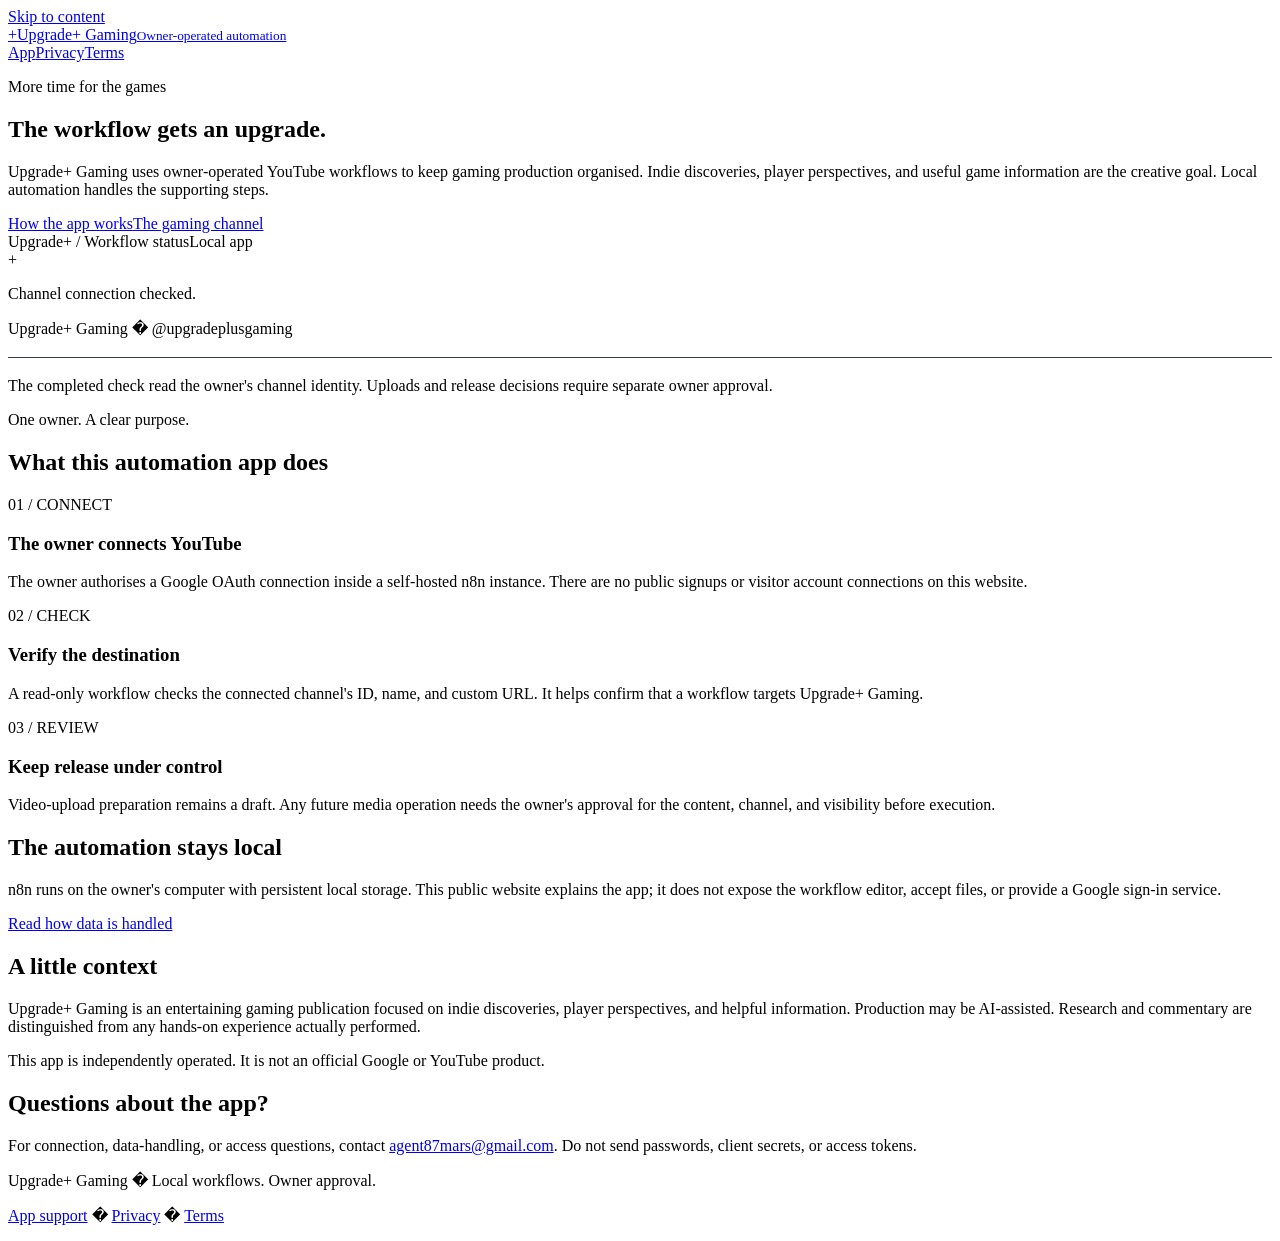
==== upgradeplus-gaming/index.html @ c17da661 "Add Upgrade+ Gaming automation homepage" ====
<!doctype html>
<html lang="en"><head><meta charset="utf-8"><meta name="viewport" content="width=device-width, initial-scale=1"><meta name="description" content="Upgrade+ Gaming's owner-operated local YouTube automation app. How it works, privacy, terms, and support."><title>Automation | Upgrade+ Gaming</title><link rel="stylesheet" href="styles.css"></head><body><a class="skip" href="#main">Skip to content</a><header><div class="wrap top"><a class="brand" href="index.html"><span class="mark" aria-hidden="true">+</span><span>Upgrade+ Gaming<small>Owner-operated automation</small></span></a><nav aria-label="Main navigation"><a href="index.html" aria-current="page">App</a><a href="privacy.html">Privacy</a><a href="terms.html">Terms</a></nav></div></header>
<main id="main" class="wrap"><section class="hero"><div><p class="eyebrow">More time for the games</p><h1>The workflow gets an <span>upgrade.</span></h1><p class="lead">Upgrade+ Gaming uses owner-operated YouTube workflows to keep gaming production organised. Indie discoveries, player perspectives, and useful game information are the creative goal. Local automation handles the supporting steps.</p><div class="actions"><a class="button" href="#how-it-works">How the app works</a><a class="button alt" href="https://www.youtube.com/channel/UC6CKh5Xp2o7VL3o4lBUhwHw">The gaming channel</a></div></div><aside class="console" aria-label="Current app status"><div class="label"><span>Upgrade+ / Workflow status</span><span>Local app</span></div><div class="plus" aria-hidden="true">+</div><p>Channel connection checked.</p><p class="caption">Upgrade+ Gaming � @upgradeplusgaming</p><hr style="border:0;border-top:1px solid #353b50;margin:1.2rem 0"><p class="caption">The completed check read the owner's channel identity. Uploads and release decisions require separate owner approval.</p></aside></section>
<section class="section" id="how-it-works"><p class="eyebrow">One owner. A clear purpose.</p><h2>What this automation app does</h2><div class="grid"><article class="card"><div class="num">01 / CONNECT</div><h3>The owner connects YouTube</h3><p>The owner authorises a Google OAuth connection inside a self-hosted n8n instance. There are no public signups or visitor account connections on this website.</p></article><article class="card"><div class="num">02 / CHECK</div><h3>Verify the destination</h3><p>A read-only workflow checks the connected channel's ID, name, and custom URL. It helps confirm that a workflow targets Upgrade+ Gaming.</p></article><article class="card"><div class="num">03 / REVIEW</div><h3>Keep release under control</h3><p>Video-upload preparation remains a draft. Any future media operation needs the owner's approval for the content, channel, and visibility before execution.</p></article></div></section>
<section class="section split"><div><h2>The automation stays local</h2><p class="muted">n8n runs on the owner's computer with persistent local storage. This public website explains the app; it does not expose the workflow editor, accept files, or provide a Google sign-in service.</p><p><a href="privacy.html">Read how data is handled</a></p></div><div><h2>A little context</h2><p class="muted">Upgrade+ Gaming is an entertaining gaming publication focused on indie discoveries, player perspectives, and helpful information. Production may be AI-assisted. Research and commentary are distinguished from any hands-on experience actually performed.</p><p class="muted">This app is independently operated. It is not an official Google or YouTube product.</p></div></section>
<section class="section"><h2>Questions about the app?</h2><p class="muted">For connection, data-handling, or access questions, contact <a href="mailto:agent87mars@gmail.com">agent87mars@gmail.com</a>. Do not send passwords, client secrets, or access tokens.</p></section></main><footer><div class="wrap foot"><p>Upgrade+ Gaming � Local workflows. Owner approval.</p><p><a href="mailto:agent87mars@gmail.com">App support</a> � <a href="privacy.html">Privacy</a> � <a href="terms.html">Terms</a></p></div></footer></body></html>
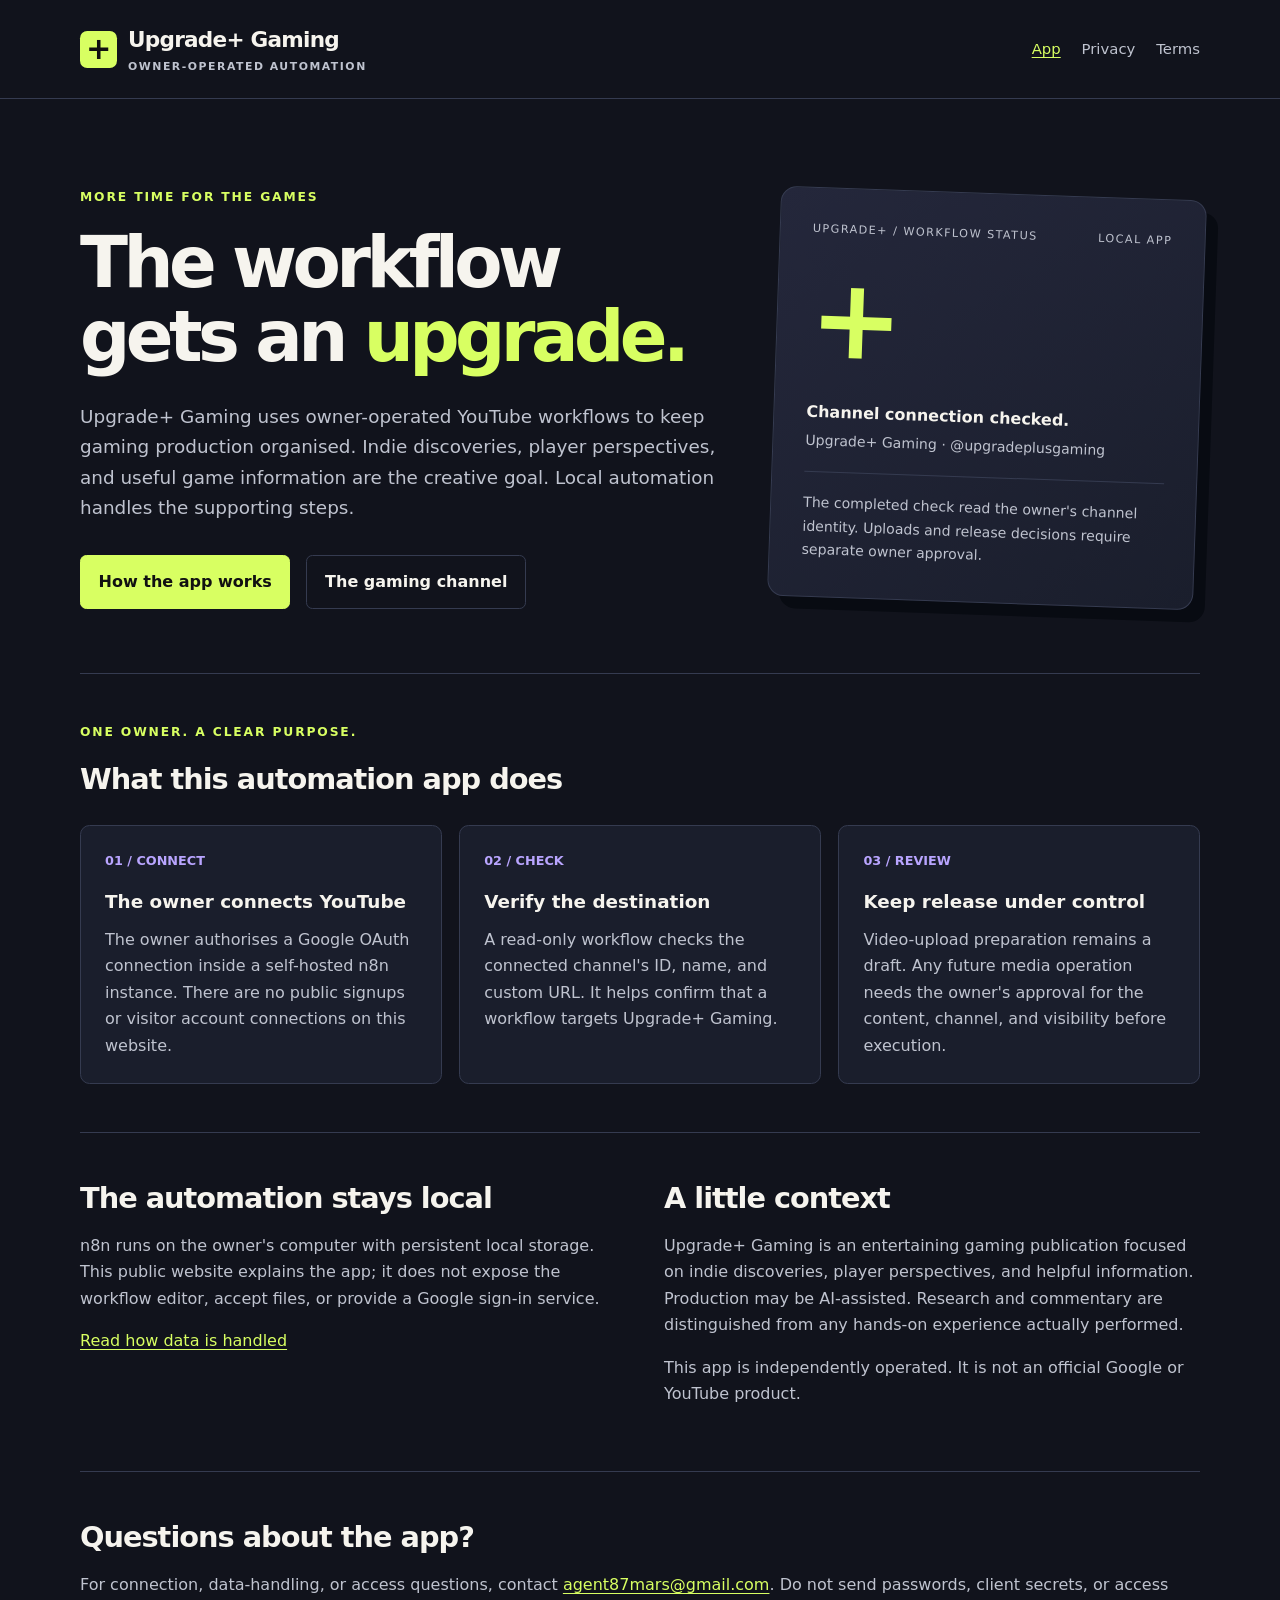
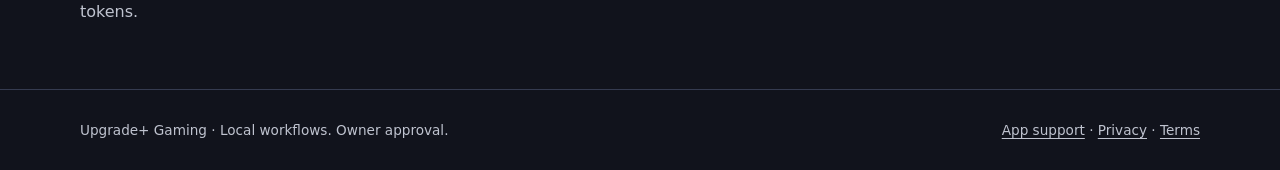
==== commit 24b5eec6: "Correct decorative separator encoding in HTML" ====
--- a/upgradeplus-gaming/index.html
+++ b/upgradeplus-gaming/index.html
@@ -1,6 +1,6 @@
 <!doctype html>
 <html lang="en"><head><meta charset="utf-8"><meta name="viewport" content="width=device-width, initial-scale=1"><meta name="description" content="Upgrade+ Gaming's owner-operated local YouTube automation app. How it works, privacy, terms, and support."><title>Automation | Upgrade+ Gaming</title><link rel="stylesheet" href="styles.css"></head><body><a class="skip" href="#main">Skip to content</a><header><div class="wrap top"><a class="brand" href="index.html"><span class="mark" aria-hidden="true">+</span><span>Upgrade+ Gaming<small>Owner-operated automation</small></span></a><nav aria-label="Main navigation"><a href="index.html" aria-current="page">App</a><a href="privacy.html">Privacy</a><a href="terms.html">Terms</a></nav></div></header>
-<main id="main" class="wrap"><section class="hero"><div><p class="eyebrow">More time for the games</p><h1>The workflow gets an <span>upgrade.</span></h1><p class="lead">Upgrade+ Gaming uses owner-operated YouTube workflows to keep gaming production organised. Indie discoveries, player perspectives, and useful game information are the creative goal. Local automation handles the supporting steps.</p><div class="actions"><a class="button" href="#how-it-works">How the app works</a><a class="button alt" href="https://www.youtube.com/channel/UC6CKh5Xp2o7VL3o4lBUhwHw">The gaming channel</a></div></div><aside class="console" aria-label="Current app status"><div class="label"><span>Upgrade+ / Workflow status</span><span>Local app</span></div><div class="plus" aria-hidden="true">+</div><p>Channel connection checked.</p><p class="caption">Upgrade+ Gaming � @upgradeplusgaming</p><hr style="border:0;border-top:1px solid #353b50;margin:1.2rem 0"><p class="caption">The completed check read the owner's channel identity. Uploads and release decisions require separate owner approval.</p></aside></section>
+<main id="main" class="wrap"><section class="hero"><div><p class="eyebrow">More time for the games</p><h1>The workflow gets an <span>upgrade.</span></h1><p class="lead">Upgrade+ Gaming uses owner-operated YouTube workflows to keep gaming production organised. Indie discoveries, player perspectives, and useful game information are the creative goal. Local automation handles the supporting steps.</p><div class="actions"><a class="button" href="#how-it-works">How the app works</a><a class="button alt" href="https://www.youtube.com/channel/UC6CKh5Xp2o7VL3o4lBUhwHw">The gaming channel</a></div></div><aside class="console" aria-label="Current app status"><div class="label"><span>Upgrade+ / Workflow status</span><span>Local app</span></div><div class="plus" aria-hidden="true">+</div><p>Channel connection checked.</p><p class="caption">Upgrade+ Gaming &middot; @upgradeplusgaming</p><hr style="border:0;border-top:1px solid #353b50;margin:1.2rem 0"><p class="caption">The completed check read the owner's channel identity. Uploads and release decisions require separate owner approval.</p></aside></section>
 <section class="section" id="how-it-works"><p class="eyebrow">One owner. A clear purpose.</p><h2>What this automation app does</h2><div class="grid"><article class="card"><div class="num">01 / CONNECT</div><h3>The owner connects YouTube</h3><p>The owner authorises a Google OAuth connection inside a self-hosted n8n instance. There are no public signups or visitor account connections on this website.</p></article><article class="card"><div class="num">02 / CHECK</div><h3>Verify the destination</h3><p>A read-only workflow checks the connected channel's ID, name, and custom URL. It helps confirm that a workflow targets Upgrade+ Gaming.</p></article><article class="card"><div class="num">03 / REVIEW</div><h3>Keep release under control</h3><p>Video-upload preparation remains a draft. Any future media operation needs the owner's approval for the content, channel, and visibility before execution.</p></article></div></section>
 <section class="section split"><div><h2>The automation stays local</h2><p class="muted">n8n runs on the owner's computer with persistent local storage. This public website explains the app; it does not expose the workflow editor, accept files, or provide a Google sign-in service.</p><p><a href="privacy.html">Read how data is handled</a></p></div><div><h2>A little context</h2><p class="muted">Upgrade+ Gaming is an entertaining gaming publication focused on indie discoveries, player perspectives, and helpful information. Production may be AI-assisted. Research and commentary are distinguished from any hands-on experience actually performed.</p><p class="muted">This app is independently operated. It is not an official Google or YouTube product.</p></div></section>
-<section class="section"><h2>Questions about the app?</h2><p class="muted">For connection, data-handling, or access questions, contact <a href="mailto:agent87mars@gmail.com">agent87mars@gmail.com</a>. Do not send passwords, client secrets, or access tokens.</p></section></main><footer><div class="wrap foot"><p>Upgrade+ Gaming � Local workflows. Owner approval.</p><p><a href="mailto:agent87mars@gmail.com">App support</a> � <a href="privacy.html">Privacy</a> � <a href="terms.html">Terms</a></p></div></footer></body></html>
+<section class="section"><h2>Questions about the app?</h2><p class="muted">For connection, data-handling, or access questions, contact <a href="mailto:agent87mars@gmail.com">agent87mars@gmail.com</a>. Do not send passwords, client secrets, or access tokens.</p></section></main><footer><div class="wrap foot"><p>Upgrade+ Gaming &middot; Local workflows. Owner approval.</p><p><a href="mailto:agent87mars@gmail.com">App support</a> &middot; <a href="privacy.html">Privacy</a> &middot; <a href="terms.html">Terms</a></p></div></footer></body></html>
--- a/upgradeplus-gaming/styles.css
+++ b/upgradeplus-gaming/styles.css
@@ -0,0 +1 @@
+:root{color-scheme:dark;--bg:#11131c;--panel:#1a1e2c;--text:#f6f4ee;--muted:#bfc3cf;--lime:#d8ff62;--line:#353b50;--violet:#b9a5ff;font-family:system-ui,-apple-system,BlinkMacSystemFont,"Segoe UI",sans-serif}*{box-sizing:border-box}body{margin:0;background:var(--bg);color:var(--text);line-height:1.65}a{color:var(--lime);text-underline-offset:.2em}a:hover{color:#fff}a:focus-visible{outline:3px solid var(--violet);outline-offset:5px}.skip{position:absolute;left:1rem;top:-5rem;background:var(--lime);color:#111;padding:.7rem;z-index:3}.skip:focus{top:1rem}.wrap{width:min(1120px,calc(100% - 3rem));margin:auto}header{border-bottom:1px solid var(--line)}.top{display:flex;align-items:center;justify-content:space-between;gap:1.5rem;padding:1.4rem 0}.brand{color:var(--text);text-decoration:none;display:flex;align-items:center;gap:.7rem;font-weight:850;letter-spacing:-.035em;font-size:1.35rem}.mark{display:inline-grid;place-items:center;width:2.3rem;height:2.3rem;background:var(--lime);color:#111;font-size:1.9rem;line-height:1;border-radius:.45rem}.brand small{display:block;color:var(--muted);font-size:.68rem;font-weight:600;letter-spacing:.14em;text-transform:uppercase}nav{display:flex;flex-wrap:wrap;gap:1.3rem}nav a{font-size:.93rem;color:var(--muted);text-decoration:none}nav a[aria-current=page]{color:var(--lime);text-decoration:underline}.hero{padding:5.5rem 0 4rem;display:grid;grid-template-columns:1.2fr .8fr;gap:3.5rem;align-items:center}.eyebrow{color:var(--lime);font-size:.77rem;font-weight:800;letter-spacing:.15em;text-transform:uppercase;margin:0 0 1.2rem}h1{font-size:clamp(2.5rem,5.5vw,4.9rem);line-height:1.05;letter-spacing:-.065em;margin:0 0 1.7rem}h1 span{color:var(--lime)}.lead{font-size:1.15rem;color:var(--muted);max-width:58ch}.actions{display:flex;flex-wrap:wrap;gap:1rem;margin-top:2rem}.button{display:inline-block;padding:.8rem 1.1rem;background:var(--lime);color:#111;font-weight:750;text-decoration:none;border:1px solid var(--lime);border-radius:.4rem}.button:hover{background:#fff;color:#111}.button.alt{background:transparent;color:var(--text);border-color:var(--line)}.console{background:linear-gradient(145deg,#24273b,#1a1e2c);border:1px solid var(--line);border-radius:1rem;padding:2rem;box-shadow:12px 12px 0 #080b12;transform:rotate(2deg)}.console .label{display:flex;justify-content:space-between;font-size:.7rem;letter-spacing:.13em;color:var(--muted);text-transform:uppercase}.console .plus{font-size:7rem;line-height:1.15;font-weight:900;color:var(--lime);margin:1rem 0}.console p{font-weight:700;margin:.2rem 0}.console .caption{color:var(--muted);font-weight:400;font-size:.88rem}.section{padding:3rem 0;border-top:1px solid var(--line)}h2{font-size:1.8rem;line-height:1.25;letter-spacing:-.035em;margin:0 0 1rem}h3{font-size:1.15rem;margin:0 0 .6rem}.grid{display:grid;grid-template-columns:repeat(3,1fr);gap:1.1rem;margin-top:1.7rem}.card{padding:1.5rem;background:var(--panel);border:1px solid var(--line);border-radius:.6rem}.card .num{color:var(--violet);font-size:.8rem;font-weight:800;margin-bottom:1rem}.card p{margin:0;color:var(--muted)}.split{display:grid;grid-template-columns:1fr 1fr;gap:3rem}.muted{color:var(--muted)}.note{border-left:3px solid var(--lime);padding:1rem 1.3rem;background:var(--panel);margin:1.5rem 0}.document{max-width:780px;padding:3.5rem 0 4rem}.document h1{font-size:clamp(2.6rem,5vw,3.5rem)}.document h2{margin-top:2.2rem;font-size:1.4rem}.document p,.document li{color:var(--muted)}.document strong{color:var(--text)}.document ul{padding-left:1.4rem}.document li+li{margin-top:.45rem}footer{border-top:1px solid var(--line);padding:1.8rem 0;color:var(--muted);font-size:.85rem}.foot{display:flex;justify-content:space-between;gap:1.5rem;flex-wrap:wrap}.foot p{margin:0}.foot a{color:var(--muted)}@media(max-width:760px){.wrap{width:min(100% - 2rem,1120px)}.top{align-items:flex-start;flex-direction:column;gap:1rem}.hero{grid-template-columns:1fr;padding-top:3rem;gap:2rem}.console{transform:none;max-width:460px;box-shadow:7px 7px 0 #080b12}.console .plus{font-size:4rem}.grid,.split{grid-template-columns:1fr;gap:1rem}.section{padding:2.3rem 0}.document{padding-top:2.5rem}}@media(prefers-reduced-motion:reduce){*{scroll-behavior:auto}}
